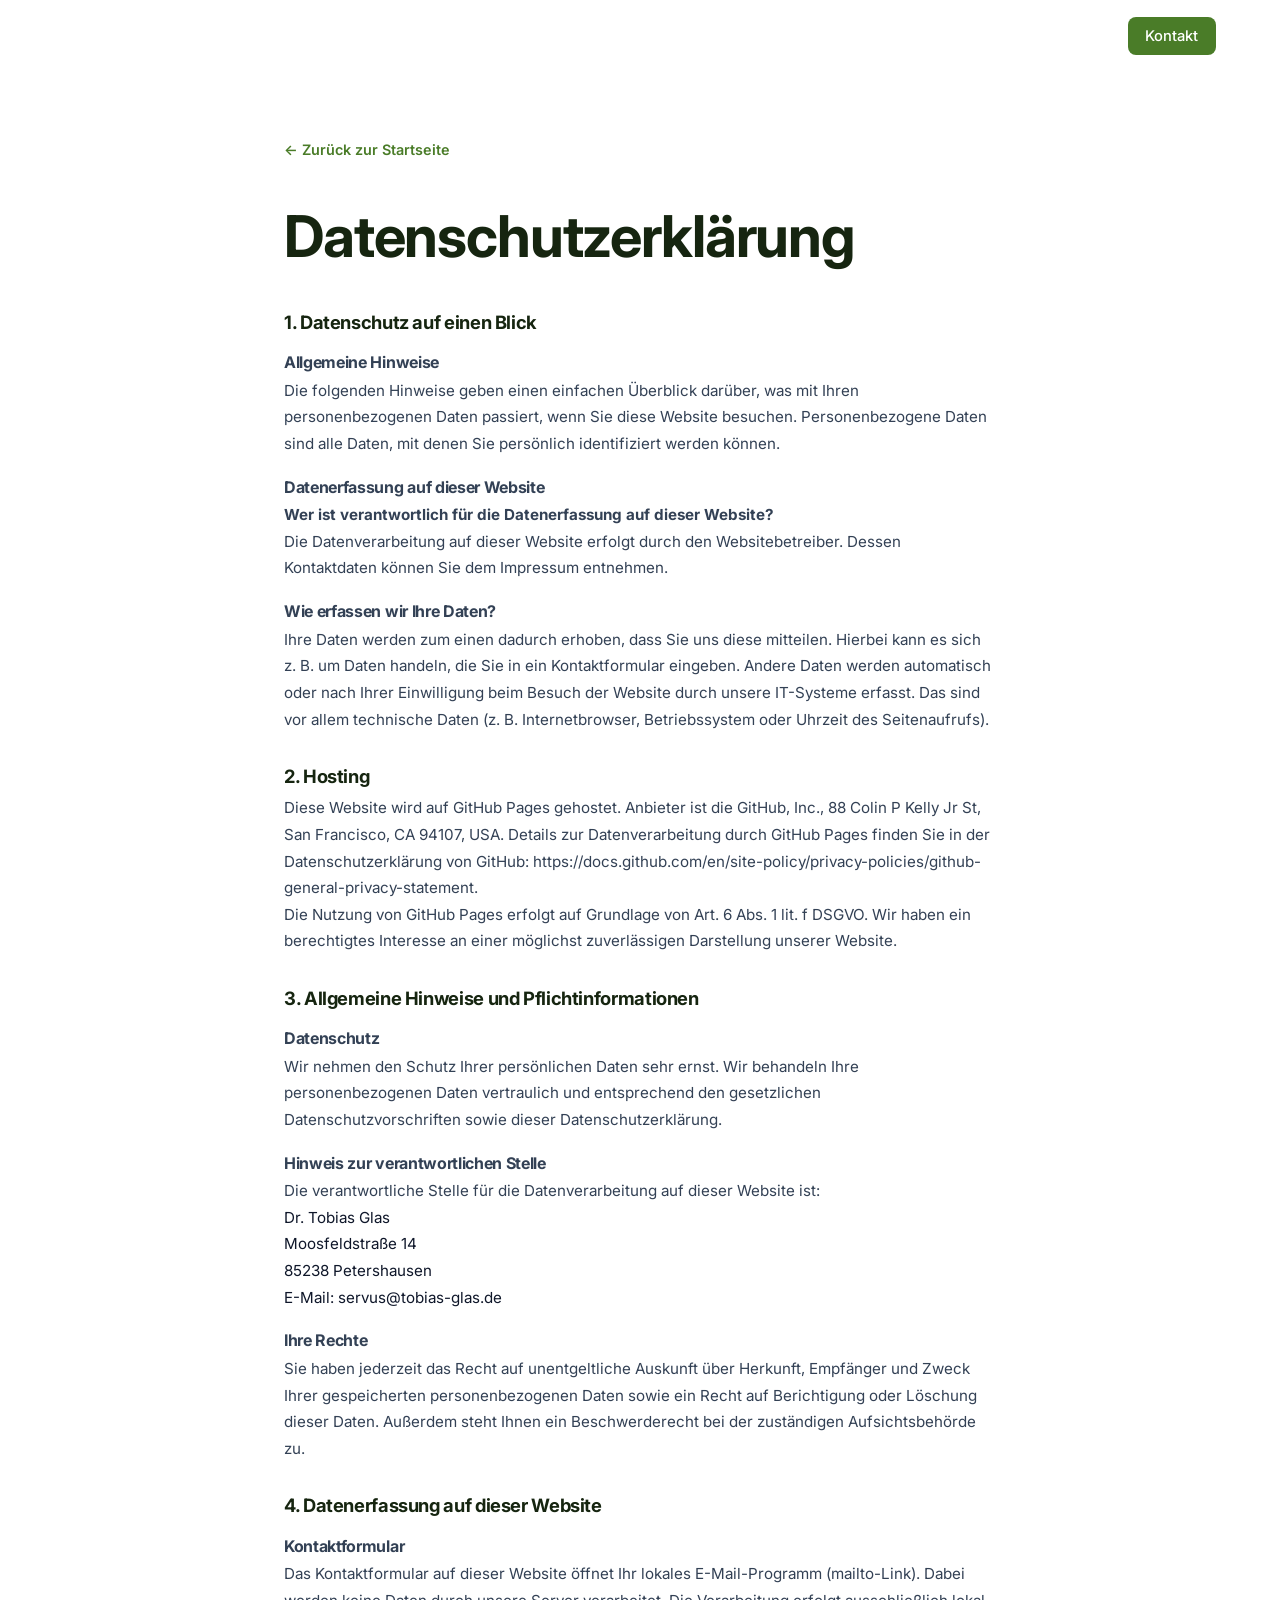
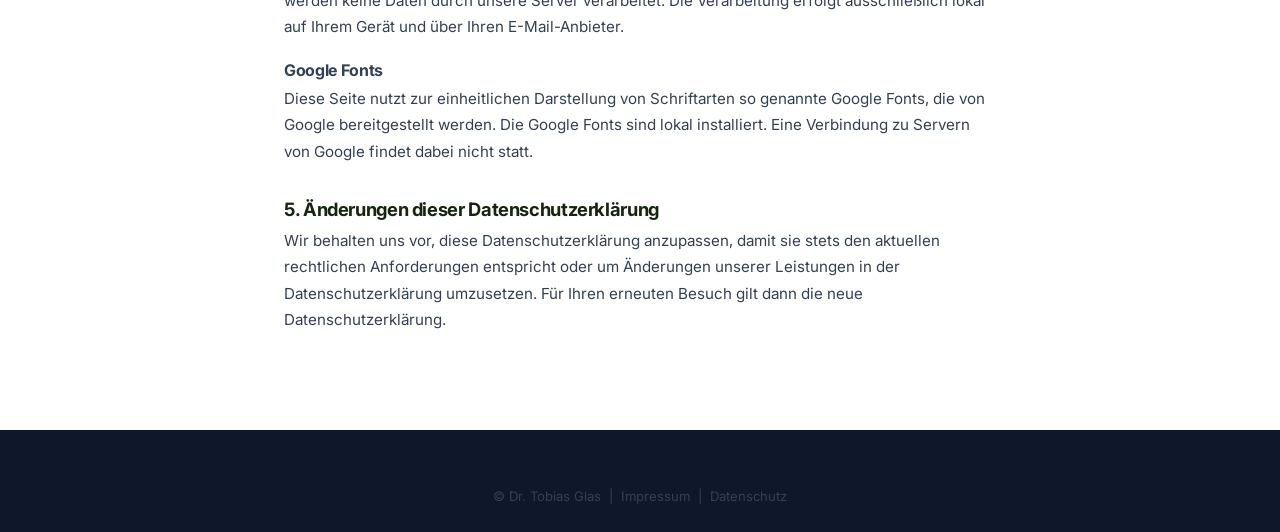
==== datenschutz.html @ 6c757b9f "first commit" ====
<!DOCTYPE html>
<html lang="de">
<head>
  <meta charset="UTF-8" />
  <meta name="viewport" content="width=device-width, initial-scale=1.0" />
  <title>Datenschutz – Dr. Tobias Glas</title>
  <link rel="preconnect" href="https://fonts.googleapis.com" />
  <link rel="preconnect" href="https://fonts.gstatic.com" crossorigin />
  <link href="https://fonts.googleapis.com/css2?family=Inter:wght@300;400;500;600;700;800&display=swap" rel="stylesheet" />
  <link rel="stylesheet" href="css/style.css" />
  <style>
    .legal-page { padding: calc(var(--nav-h) + 4rem) 0 6rem; min-height: 100dvh; }
    .legal-page h1 { color: var(--blue-dark); margin-bottom: 2.5rem; }
    .legal-page h2 { font-size: 1.15rem; color: var(--blue-dark); margin: 2rem 0 0.5rem; }
    .legal-page h3 { font-size: 1rem; color: var(--gray-700); margin: 1.25rem 0 0.35rem; }
    .legal-page p, .legal-page address, .legal-page li { font-size: 0.95rem; line-height: 1.75; }
    .legal-page ul { padding-left: 1.5rem; margin: 0.5rem 0; }
    .legal-back { display: inline-flex; align-items: center; gap: 0.4rem; font-size: 0.9rem; font-weight: 600; color: var(--blue-accent); margin-bottom: 2.5rem; }
    .legal-back:hover { gap: 0.7rem; }
  </style>
</head>
<body>

  <header id="header" class="scrolled">
    <nav class="nav-container">
      <a href="index.html" class="nav-logo">Dr. Tobias Glas</a>
      <ul class="nav-links" id="navLinks">
        <li><a href="index.html#ueber-mich">Über mich</a></li>
        <li><a href="index.html#themen">Meine Themen</a></li>
        <li><a href="index.html#werdegang">Werdegang</a></li>
        <li><a href="index.html#aktuelles">Aktuelles</a></li>
        <li><a href="index.html#kontakt" class="nav-cta">Kontakt</a></li>
      </ul>
    </nav>
  </header>

  <main class="legal-page">
    <div class="container" style="max-width: 760px;">
      <a href="index.html" class="legal-back">&larr; Zurück zur Startseite</a>
      <h1>Datenschutzerklärung</h1>

      <h2>1. Datenschutz auf einen Blick</h2>
      <h3>Allgemeine Hinweise</h3>
      <p>Die folgenden Hinweise geben einen einfachen Überblick darüber, was mit Ihren personenbezogenen Daten passiert, wenn Sie diese Website besuchen. Personenbezogene Daten sind alle Daten, mit denen Sie persönlich identifiziert werden können.</p>

      <h3>Datenerfassung auf dieser Website</h3>
      <p><strong>Wer ist verantwortlich für die Datenerfassung auf dieser Website?</strong><br />
      Die Datenverarbeitung auf dieser Website erfolgt durch den Websitebetreiber. Dessen Kontaktdaten können Sie dem <a href="impressum.html">Impressum</a> entnehmen.</p>

      <h3>Wie erfassen wir Ihre Daten?</h3>
      <p>Ihre Daten werden zum einen dadurch erhoben, dass Sie uns diese mitteilen. Hierbei kann es sich z. B. um Daten handeln, die Sie in ein Kontaktformular eingeben. Andere Daten werden automatisch oder nach Ihrer Einwilligung beim Besuch der Website durch unsere IT-Systeme erfasst. Das sind vor allem technische Daten (z. B. Internetbrowser, Betriebssystem oder Uhrzeit des Seitenaufrufs).</p>

      <h2>2. Hosting</h2>
      <p>Diese Website wird auf GitHub Pages gehostet. Anbieter ist die GitHub, Inc., 88 Colin P Kelly Jr St, San Francisco, CA 94107, USA. Details zur Datenverarbeitung durch GitHub Pages finden Sie in der Datenschutzerklärung von GitHub: <a href="https://docs.github.com/en/site-policy/privacy-policies/github-general-privacy-statement" target="_blank" rel="noopener">https://docs.github.com/en/site-policy/privacy-policies/github-general-privacy-statement</a>.</p>
      <p>Die Nutzung von GitHub Pages erfolgt auf Grundlage von Art. 6 Abs. 1 lit. f DSGVO. Wir haben ein berechtigtes Interesse an einer möglichst zuverlässigen Darstellung unserer Website.</p>

      <h2>3. Allgemeine Hinweise und Pflichtinformationen</h2>
      <h3>Datenschutz</h3>
      <p>Wir nehmen den Schutz Ihrer persönlichen Daten sehr ernst. Wir behandeln Ihre personenbezogenen Daten vertraulich und entsprechend den gesetzlichen Datenschutzvorschriften sowie dieser Datenschutzerklärung.</p>

      <h3>Hinweis zur verantwortlichen Stelle</h3>
      <p>Die verantwortliche Stelle für die Datenverarbeitung auf dieser Website ist:</p>
      <address>Dr. Tobias Glas<br />Moosfeldstraße 14<br />85238 Petershausen<br />E-Mail: <a href="mailto:servus@tobias-glas.de">servus@tobias-glas.de</a></address>

      <h3>Ihre Rechte</h3>
      <p>Sie haben jederzeit das Recht auf unentgeltliche Auskunft über Herkunft, Empfänger und Zweck Ihrer gespeicherten personenbezogenen Daten sowie ein Recht auf Berichtigung oder Löschung dieser Daten. Außerdem steht Ihnen ein Beschwerderecht bei der zuständigen Aufsichtsbehörde zu.</p>

      <h2>4. Datenerfassung auf dieser Website</h2>
      <h3>Kontaktformular</h3>
      <p>Das Kontaktformular auf dieser Website öffnet Ihr lokales E-Mail-Programm (mailto-Link). Dabei werden keine Daten durch unsere Server verarbeitet. Die Verarbeitung erfolgt ausschließlich lokal auf Ihrem Gerät und über Ihren E-Mail-Anbieter.</p>

      <h3>Google Fonts</h3>
      <p>Diese Seite nutzt zur einheitlichen Darstellung von Schriftarten so genannte Google Fonts, die von Google bereitgestellt werden. Die Google Fonts sind lokal installiert. Eine Verbindung zu Servern von Google findet dabei nicht statt.</p>

      <h2>5. Änderungen dieser Datenschutzerklärung</h2>
      <p>Wir behalten uns vor, diese Datenschutzerklärung anzupassen, damit sie stets den aktuellen rechtlichen Anforderungen entspricht oder um Änderungen unserer Leistungen in der Datenschutzerklärung umzusetzen. Für Ihren erneuten Besuch gilt dann die neue Datenschutzerklärung.</p>
    </div>
  </main>

  <footer class="footer">
    <div class="container">
      <div class="footer-bottom">
        <p>&copy; <span id="currentYear"></span> Dr. Tobias Glas &nbsp;|&nbsp; <a href="impressum.html">Impressum</a> &nbsp;|&nbsp; <a href="datenschutz.html">Datenschutz</a></p>
      </div>
    </div>
  </footer>

  <script src="js/main.js"></script>
</body>
</html>
---- css/style.css ----
/* =============================================
   DR. TOBIAS GLAS – POLITISCHE WEBSITE
   ============================================= */

/* ---------- RESET & VARIABLES ---------- */
*, *::before, *::after {
  box-sizing: border-box;
  margin: 0;
  padding: 0;
}

:root {
  --blue-dark:    #162510;
  --blue-mid:     #25461a;
  --blue-accent:  #4a7c28;
  --blue-light:   #d4e8b8;
  --gold:         #c9a84c;
  --white:        #ffffff;
  --gray-50:      #f8fafc;
  --gray-100:     #f1f5f9;
  --gray-300:     #cbd5e1;
  --gray-500:     #64748b;
  --gray-700:     #334155;
  --gray-900:     #0f172a;

  --font: 'Inter', system-ui, -apple-system, sans-serif;
  --nav-h: 72px;
  --max-w: 1200px;
  --radius: 8px;
  --radius-lg: 16px;
  --shadow: 0 4px 24px rgba(22,37,16,0.10);
  --shadow-lg: 0 12px 48px rgba(22,37,16,0.18);
  --transition: 0.25s ease;
}

html {
  scroll-behavior: smooth;
  font-size: 16px;
}

body {
  font-family: var(--font);
  color: var(--gray-900);
  background: var(--white);
  line-height: 1.65;
  -webkit-font-smoothing: antialiased;
}

img { display: block; max-width: 100%; }
address { font-style: normal; }
a { color: inherit; text-decoration: none; }

/* ---------- TYPOGRAPHY ---------- */
h1, h2, h3 { line-height: 1.2; font-weight: 700; letter-spacing: -0.02em; }
h1 { font-size: clamp(2.2rem, 5vw, 3.6rem); }
h2 { font-size: clamp(1.8rem, 3.5vw, 2.6rem); }
h3 { font-size: 1.15rem; }
p { color: var(--gray-700); }

.lead {
  font-size: 1.15rem;
  font-weight: 500;
  color: var(--gray-900);
  line-height: 1.55;
  margin-bottom: 1.2rem;
}

/* ---------- LAYOUT HELPERS ---------- */
.container {
  max-width: var(--max-w);
  margin: 0 auto;
  padding: 0 1.5rem;
}

.section { padding: 6rem 0; }
.section-white { background: var(--white); }
.section-light { background: var(--gray-50); }
.section-dark  { background: var(--blue-dark); color: var(--white); }

.section-header {
  text-align: center;
  margin-bottom: 4rem;
}
.section-header-light .section-title { color: var(--white); }
.section-header-light .section-intro { color: rgba(255,255,255,0.75); margin-top: 1rem; font-size: 1.05rem; }

.section-label {
  display: inline-block;
  font-size: 0.8rem;
  font-weight: 600;
  letter-spacing: 0.12em;
  text-transform: uppercase;
  color: var(--blue-accent);
  margin-bottom: 0.6rem;
}
.section-dark .section-label { color: var(--gold); }

.section-title { color: var(--blue-dark); }

/* ---------- BUTTONS ---------- */
.btn {
  display: inline-flex;
  align-items: center;
  gap: 0.4rem;
  padding: 0.8rem 1.8rem;
  border-radius: var(--radius);
  font-size: 0.95rem;
  font-weight: 600;
  cursor: pointer;
  transition: all var(--transition);
  border: 2px solid transparent;
  white-space: nowrap;
}

.btn-primary {
  background: var(--blue-accent);
  color: var(--white);
  border-color: var(--blue-accent);
}
.btn-primary:hover {
  background: var(--blue-mid);
  border-color: var(--blue-mid);
  transform: translateY(-2px);
  box-shadow: 0 6px 20px rgba(74,124,40,0.35);
}

.btn-outline {
  background: transparent;
  color: var(--white);
  border-color: rgba(255,255,255,0.6);
}
.btn-outline:hover {
  background: rgba(255,255,255,0.12);
  border-color: var(--white);
}

/* ---------- NAVIGATION ---------- */
#header {
  position: fixed;
  top: 0;
  left: 0;
  right: 0;
  z-index: 100;
  height: var(--nav-h);
  background: transparent;
  transition: background var(--transition), box-shadow var(--transition);
}

#header.scrolled {
  background: var(--blue-dark);
  box-shadow: 0 2px 20px rgba(22,37,16,0.25);
}

.nav-container {
  max-width: var(--max-w);
  margin: 0 auto;
  padding: 0 1.5rem;
  height: 100%;
  display: flex;
  align-items: center;
  justify-content: space-between;
  gap: 2rem;
}

.nav-logo {
  font-size: 1.05rem;
  font-weight: 700;
  color: var(--white);
  letter-spacing: -0.01em;
  flex-shrink: 0;
}

.nav-links {
  display: flex;
  align-items: center;
  gap: 0.25rem;
  list-style: none;
}

.nav-links a {
  display: block;
  padding: 0.45rem 0.85rem;
  font-size: 0.92rem;
  font-weight: 500;
  color: rgba(255,255,255,0.85);
  border-radius: var(--radius);
  transition: all var(--transition);
}
.nav-links a:hover,
.nav-links a.active { color: var(--white); background: rgba(255,255,255,0.1); }

.nav-cta {
  background: var(--blue-accent) !important;
  color: var(--white) !important;
  padding: 0.45rem 1.1rem !important;
}
.nav-cta:hover { background: #2d5a18 !important; }

.nav-toggle {
  display: none;
  flex-direction: column;
  justify-content: center;
  gap: 5px;
  width: 36px;
  height: 36px;
  background: none;
  border: none;
  cursor: pointer;
  padding: 4px;
}
.nav-toggle span {
  display: block;
  height: 2px;
  background: var(--white);
  border-radius: 2px;
  transition: all var(--transition);
}

/* ---------- HERO ---------- */
#heroCanvas {
  position: absolute;
  inset: 0;
  width: 100%;
  height: 100%;
  pointer-events: none;
  z-index: 0;
}

#hero { position: relative; }

.hero-image-wrapper {
  display: flex;
  justify-content: flex-start;
  order: 1;
  position: relative;
  z-index: 1;
}

.hero-photo {
  width: 100%;
  max-width: 440px;
  aspect-ratio: 3/4;
  object-fit: cover;
  border-radius: var(--radius-lg);
  box-shadow: var(--shadow-lg);
}

.hero-photo-placeholder {
  display: none;
  width: 100%;
  max-width: 440px;
  aspect-ratio: 3/4;
  background: rgba(255,255,255,0.08);
  border: 2px dashed rgba(255,255,255,0.25);
  border-radius: var(--radius-lg);
  align-items: center;
  justify-content: center;
  color: rgba(255,255,255,0.45);
  font-size: 0.9rem;
}

.hero-content { order: 2; }

.hero-content { order: 2; position: relative; z-index: 1; }

.hero-eyebrow {
  font-size: 0.8rem;
  font-weight: 600;
  letter-spacing: 0.14em;
  text-transform: uppercase;
  color: var(--gold);
  margin-bottom: 0.75rem;
}

.hero-name {
  color: var(--white);
  margin-bottom: 1rem;
}

.hero-tagline {
  font-size: 1.2rem;
  font-weight: 400;
  color: rgba(255,255,255,0.8);
  margin-bottom: 0.5rem;
}

.hero-subtitle {
  font-size: 0.95rem;
  color: rgba(255,255,255,0.5);
  margin-bottom: 2.5rem;
}

.hero-actions {
  display: flex;
  gap: 1rem;
  flex-wrap: wrap;
}

/* The section#hero IS the hero — override the .hero grid defaults */
#hero {
  background: linear-gradient(135deg, #0d1a09 0%, #172e10 50%, #2a2010 100%);
  display: grid;
  grid-template-columns: 1fr 1fr;
  align-items: center;
  gap: 4rem;
  min-height: 100dvh;
  padding: calc(var(--nav-h) + 3rem) max(1.5rem, calc((100% - var(--max-w)) / 2 + 1.5rem)) 4rem;
}

/* ---------- INNER PAGE HERO ---------- */
.page-hero {
  background: linear-gradient(135deg, #0d1a09 0%, #172e10 50%, #2a2010 100%);
  padding: calc(var(--nav-h) + 4rem) 0 4rem;
  text-align: center;
  color: var(--white);
}
.page-hero-label {
  font-size: 0.8rem;
  font-weight: 600;
  letter-spacing: 0.14em;
  text-transform: uppercase;
  color: var(--gold);
  margin-bottom: 0.75rem;
}
.page-hero h1 { color: var(--white); margin-bottom: 1rem; }
.page-hero p  { color: rgba(255,255,255,0.7); font-size: 1.05rem; max-width: 620px; margin: 0 auto; }

/* ---------- ABOUT ---------- */
.about-grid {
  display: grid;
  grid-template-columns: 1fr 1fr;
  gap: 4rem;
  align-items: start;
}

.about-text p { margin-bottom: 1rem; }

.about-cards {
  display: flex;
  flex-direction: column;
  gap: 1.25rem;
}

.about-card {
  background: var(--gray-50);
  border: 1px solid var(--gray-100);
  border-radius: var(--radius);
  padding: 1.4rem;
  display: flex;
  gap: 1rem;
  align-items: flex-start;
  transition: box-shadow var(--transition);
}
.about-card:hover { box-shadow: var(--shadow); }

.about-card-icon { font-size: 1.6rem; flex-shrink: 0; line-height: 1; }
.about-card h3 { font-size: 1rem; margin-bottom: 0.25rem; color: var(--blue-dark); }
.about-card p { font-size: 0.9rem; color: var(--gray-500); }

/* ---------- TOPICS ---------- */
.topics-grid {
  display: grid;
  grid-template-columns: repeat(3, 1fr);
  gap: 1.5rem;
}

.topic-card {
  background: var(--white);
  border: 1px solid var(--gray-100);
  border-radius: var(--radius-lg);
  padding: 2rem 1.5rem;
  transition: all var(--transition);
  position: relative;
  overflow: hidden;
}
.topic-card::before {
  content: '';
  position: absolute;
  top: 0; left: 0; right: 0;
  height: 3px;
  background: var(--blue-accent);
  transform: scaleX(0);
  transition: transform var(--transition);
}
.topic-card:hover { box-shadow: var(--shadow); transform: translateY(-4px); }
.topic-card:hover::before { transform: scaleX(1); }

.topic-icon { font-size: 2rem; margin-bottom: 1rem; }
.topic-card h3 { color: var(--blue-dark); margin-bottom: 0.75rem; }
.topic-card p { font-size: 0.9rem; line-height: 1.65; }

/* ---------- QUOTE ---------- */
.section-quote {
  background: var(--blue-accent);
  padding: 5rem 1.5rem;
}

blockquote {
  max-width: 860px;
  margin: 0 auto;
  text-align: center;
}

blockquote p {
  font-size: clamp(1.2rem, 2.5vw, 1.7rem);
  font-weight: 600;
  color: var(--white);
  line-height: 1.45;
  margin-bottom: 1.5rem;
}

blockquote cite {
  font-size: 0.95rem;
  color: rgba(255,255,255,0.7);
  font-style: normal;
  font-weight: 500;
  letter-spacing: 0.04em;
}

/* ---------- TIMELINE ---------- */
.timeline {
  position: relative;
  max-width: 760px;
  margin: 0 auto;
}

.timeline::before {
  content: '';
  position: absolute;
  left: 92px;
  top: 0; bottom: 0;
  width: 2px;
  background: var(--blue-light);
}

.timeline-item {
  display: grid;
  grid-template-columns: 104px 1fr;
  gap: 2rem;
  padding-bottom: 2.5rem;
  position: relative;
}

.timeline-item::after {
  content: '';
  position: absolute;
  left: 86px;
  top: 6px;
  width: 14px;
  height: 14px;
  background: var(--blue-accent);
  border: 3px solid var(--white);
  border-radius: 50%;
  box-shadow: 0 0 0 3px var(--blue-light);
}

.timeline-year {
  font-size: 0.85rem;
  font-weight: 700;
  color: var(--blue-accent);
  text-align: right;
  padding-top: 0.2rem;
  letter-spacing: 0.02em;
}

.timeline-content { padding-top: 0; }
.timeline-content h3 { color: var(--blue-dark); margin-bottom: 0.35rem; font-size: 1.05rem; }
.timeline-content p { font-size: 0.9rem; }

/* ---------- NEWS ---------- */
.news-grid {
  display: grid;
  grid-template-columns: repeat(3, 1fr);
  gap: 1.5rem;
}

.news-card {
  background: var(--white);
  border-radius: var(--radius-lg);
  overflow: hidden;
  box-shadow: var(--shadow);
  transition: transform var(--transition), box-shadow var(--transition);
  display: flex;
  flex-direction: column;
}
.news-card:hover { transform: translateY(-5px); box-shadow: var(--shadow-lg); }

.news-image-wrapper {
  position: relative;
  aspect-ratio: 16/9;
  background: var(--gray-100);
  overflow: hidden;
}
.news-image-wrapper img {
  width: 100%;
  height: 100%;
  object-fit: cover;
}
.news-image-placeholder {
  display: none;
  position: absolute;
  inset: 0;
  align-items: center;
  justify-content: center;
  background: var(--gray-100);
  color: var(--gray-500);
  font-size: 0.85rem;
}

.news-content { padding: 1.5rem; flex: 1; display: flex; flex-direction: column; }
.news-date { font-size: 0.78rem; font-weight: 600; color: var(--blue-accent); letter-spacing: 0.06em; margin-bottom: 0.5rem; }
.news-title { font-size: 1rem; color: var(--blue-dark); margin-bottom: 0.6rem; flex: 1; }
.news-excerpt { font-size: 0.88rem; color: var(--gray-500); line-height: 1.6; margin-bottom: 1rem; }
.news-link { font-size: 0.88rem; font-weight: 600; color: var(--blue-accent); transition: gap var(--transition); display: inline-flex; align-items: center; gap: 0.25rem; }
.news-link:hover { gap: 0.5rem; }

/* ---------- CONTACT ---------- */
.contact-grid {
  display: grid;
  grid-template-columns: 1fr 2fr;
  gap: 4rem;
  align-items: start;
}

.contact-info { display: flex; flex-direction: column; gap: 1.75rem; }

.contact-item {
  display: flex;
  gap: 1rem;
  align-items: flex-start;
}
.contact-icon { font-size: 1.4rem; flex-shrink: 0; }
.contact-label { font-size: 0.75rem; font-weight: 600; letter-spacing: 0.1em; text-transform: uppercase; color: rgba(255,255,255,0.5); margin-bottom: 0.15rem; }
.contact-item a, .contact-item address { color: var(--white); font-size: 0.95rem; line-height: 1.6; }
.contact-item a:hover { color: var(--gold); }

.social-links { display: flex; gap: 0.75rem; margin-top: 0.5rem; }
.social-link {
  display: flex;
  align-items: center;
  justify-content: center;
  width: 40px;
  height: 40px;
  border-radius: 50%;
  background: rgba(255,255,255,0.1);
  color: rgba(255,255,255,0.75);
  transition: all var(--transition);
}
.social-link svg { width: 18px; height: 18px; }
.social-link:hover { background: var(--blue-accent); color: var(--white); transform: translateY(-2px); }

/* Contact CTA */
.contact-cta {
  background: rgba(255,255,255,0.06);
  border: 1px solid rgba(255,255,255,0.12);
  border-radius: var(--radius-lg);
  padding: 2.5rem 2rem;
  display: flex;
  flex-direction: column;
  gap: 1rem;
  justify-content: center;
}
.contact-cta-intro {
  color: rgba(255,255,255,0.75);
  font-size: 1rem;
  line-height: 1.65;
  margin-bottom: 0.5rem;
}
.contact-cta-btn { width: fit-content; }

.form-note {
  font-size: 0.78rem;
  color: rgba(255,255,255,0.4);
  line-height: 1.5;
}
.form-note a { color: rgba(255,255,255,0.6); text-decoration: underline; }
.form-note a:hover { color: var(--white); }

/* ---------- FOOTER ---------- */
.footer {
  background: var(--gray-900);
  color: rgba(255,255,255,0.6);
  padding: 3.5rem 0 1.5rem;
}

.footer-grid {
  display: grid;
  grid-template-columns: 2fr 1fr 1fr;
  gap: 3rem;
  padding-bottom: 3rem;
  border-bottom: 1px solid rgba(255,255,255,0.08);
  margin-bottom: 1.5rem;
}

.footer-name { font-size: 1.1rem; font-weight: 700; color: var(--white); margin-bottom: 0.25rem; }
.footer-tagline { font-size: 0.85rem; }

.footer-links-title { font-size: 0.75rem; font-weight: 700; letter-spacing: 0.1em; text-transform: uppercase; color: rgba(255,255,255,0.4); margin-bottom: 0.85rem; }
.footer-links-group ul { list-style: none; display: flex; flex-direction: column; gap: 0.5rem; }
.footer-links-group a { font-size: 0.9rem; transition: color var(--transition); }
.footer-links-group a:hover { color: var(--white); }

.footer-bottom { text-align: center; font-size: 0.82rem; }

/* ---------- RESPONSIVE ---------- */
@media (max-width: 1024px) {
  .topics-grid { grid-template-columns: repeat(2, 1fr); }
  .about-grid { grid-template-columns: 1fr; gap: 2.5rem; }
  .about-cards { flex-direction: row; flex-wrap: wrap; }
  .about-card { flex: 1 1 260px; }
}

@media (max-width: 768px) {
  .nav-links {
    display: none;
    position: fixed;
    inset: var(--nav-h) 0 0;
    background: var(--blue-dark);
    flex-direction: column;
    align-items: center;
    justify-content: center;
    gap: 0.5rem;
    z-index: 99;
  }
  .nav-links.open { display: flex; }
  .nav-links a { font-size: 1.1rem; padding: 0.7rem 1.5rem; }
  .nav-toggle { display: flex; }

  #hero {
    grid-template-columns: 1fr;
    text-align: center;
    gap: 2rem;
    padding-top: calc(var(--nav-h) + 2rem);
    padding-left: 1.5rem;
    padding-right: 1.5rem;
  }
  .hero-image-wrapper { order: 1; }
  .hero-content { order: 2; }
  .hero-photo, .hero-photo-placeholder { max-width: 280px; }
  .hero-actions { justify-content: center; }

  .topics-grid { grid-template-columns: 1fr; }
  .news-grid { grid-template-columns: 1fr; }
  .contact-grid { grid-template-columns: 1fr; gap: 2.5rem; }
  .form-row { grid-template-columns: 1fr; }
  .footer-grid { grid-template-columns: 1fr; gap: 2rem; }

  .timeline::before { left: 70px; }
  .timeline-item { grid-template-columns: 80px 1fr; }
  .timeline-item::after { left: 64px; }
}

@media (max-width: 480px) {
  .section { padding: 4rem 0; }
  .hero-photo, .hero-photo-placeholder { max-width: 220px; }
  .about-card { flex: 1 1 100%; }
}

/* ---------- MANDATE & FUNKTIONEN ---------- */
.mandates-grid {
  display: grid;
  grid-template-columns: repeat(3, 1fr);
  gap: 1.5rem;
}

.mandate-card {
  background: rgba(74,124,40,0.05);
  border: 1px solid rgba(74,124,40,0.18);
  border-radius: var(--radius-lg);
  padding: 2rem 1.5rem;
  display: flex;
  flex-direction: column;
  gap: 0.5rem;
  position: relative;
  overflow: hidden;
  transition: all var(--transition);
}
.mandate-card::before {
  content: '';
  position: absolute;
  top: 0; left: 0; right: 0;
  height: 3px;
  background: var(--blue-accent);
}
.mandate-card:hover {
  box-shadow: var(--shadow);
  transform: translateY(-4px);
}

.mandate-icon {
  font-size: 2rem;
  margin-bottom: 0.5rem;
  line-height: 1;
}
.mandate-title {
  color: var(--blue-dark);
  font-size: 1rem;
  font-weight: 600;
  line-height: 1.4;
  flex: 1;
}
.mandate-since {
  font-size: 0.78rem;
  font-weight: 700;
  color: var(--blue-accent);
  letter-spacing: 0.08em;
  text-transform: uppercase;
  margin-top: 0.75rem;
}

@media (max-width: 1024px) {
  .mandates-grid { grid-template-columns: repeat(2, 1fr); }
}
@media (max-width: 600px) {
  .mandates-grid { grid-template-columns: 1fr; }
}
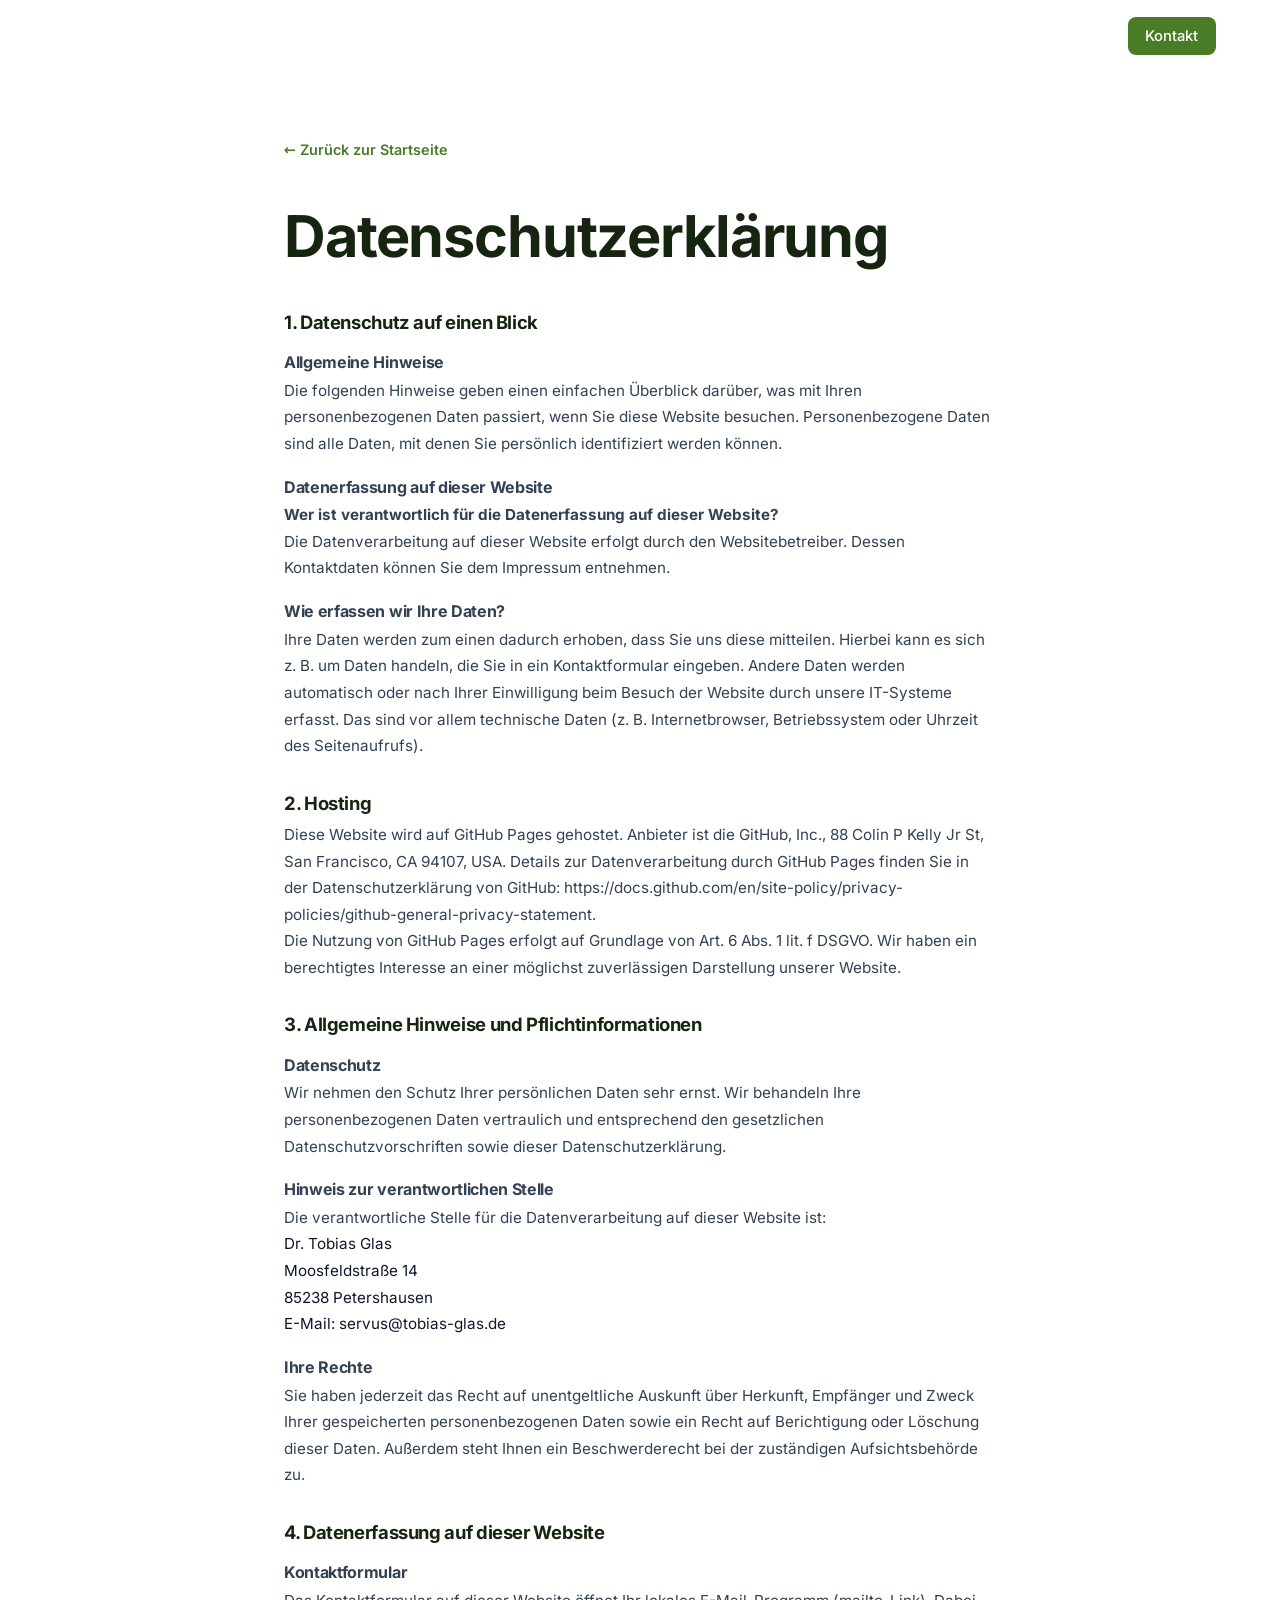
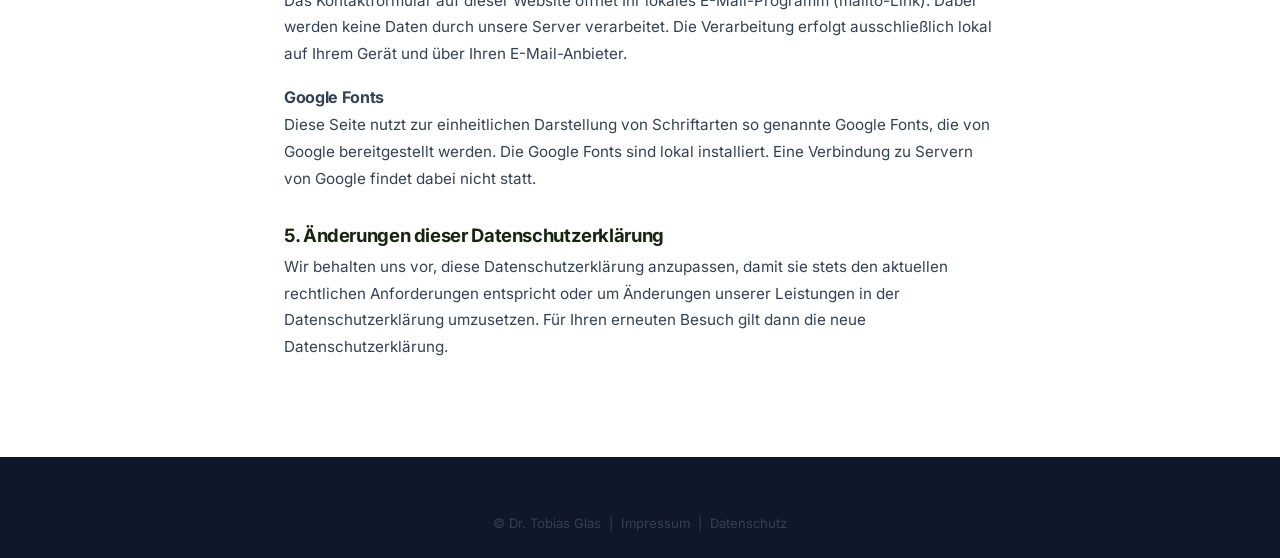
==== commit 549bc06e: "Refactor code structure for improved readability and maintainability" ====
--- a/datenschutz.html
+++ b/datenschutz.html
@@ -4,9 +4,6 @@
   <meta charset="UTF-8" />
   <meta name="viewport" content="width=device-width, initial-scale=1.0" />
   <title>Datenschutz – Dr. Tobias Glas</title>
-  <link rel="preconnect" href="https://fonts.googleapis.com" />
-  <link rel="preconnect" href="https://fonts.gstatic.com" crossorigin />
-  <link href="https://fonts.googleapis.com/css2?family=Inter:wght@300;400;500;600;700;800&display=swap" rel="stylesheet" />
   <link rel="stylesheet" href="css/style.css" />
   <style>
     .legal-page { padding: calc(var(--nav-h) + 4rem) 0 6rem; min-height: 100dvh; }
@@ -28,7 +25,7 @@
         <li><a href="index.html#ueber-mich">Über mich</a></li>
         <li><a href="index.html#themen">Meine Themen</a></li>
         <li><a href="index.html#werdegang">Werdegang</a></li>
-        <li><a href="index.html#aktuelles">Aktuelles</a></li>
+        <li><a href="neuigkeiten.html">Aktuelles</a></li>
         <li><a href="index.html#kontakt" class="nav-cta">Kontakt</a></li>
       </ul>
     </nav>
--- a/css/style.css
+++ b/css/style.css
@@ -1,6 +1,17 @@
 /* =============================================
    DR. TOBIAS GLAS – POLITISCHE WEBSITE
    ============================================= */
+
+/* ---------- FONTS ---------- */
+@font-face { font-display: swap; font-family: 'Inter'; font-style: normal; font-weight: 100; src: url('../fonts/inter-v20-latin-100.woff2') format('woff2'); }
+@font-face { font-display: swap; font-family: 'Inter'; font-style: normal; font-weight: 200; src: url('../fonts/inter-v20-latin-200.woff2') format('woff2'); }
+@font-face { font-display: swap; font-family: 'Inter'; font-style: normal; font-weight: 300; src: url('../fonts/inter-v20-latin-300.woff2') format('woff2'); }
+@font-face { font-display: swap; font-family: 'Inter'; font-style: normal; font-weight: 400; src: url('../fonts/inter-v20-latin-regular.woff2') format('woff2'); }
+@font-face { font-display: swap; font-family: 'Inter'; font-style: normal; font-weight: 500; src: url('../fonts/inter-v20-latin-500.woff2') format('woff2'); }
+@font-face { font-display: swap; font-family: 'Inter'; font-style: normal; font-weight: 600; src: url('../fonts/inter-v20-latin-600.woff2') format('woff2'); }
+@font-face { font-display: swap; font-family: 'Inter'; font-style: normal; font-weight: 700; src: url('../fonts/inter-v20-latin-700.woff2') format('woff2'); }
+@font-face { font-display: swap; font-family: 'Inter'; font-style: normal; font-weight: 800; src: url('../fonts/inter-v20-latin-800.woff2') format('woff2'); }
+@font-face { font-display: swap; font-family: 'Inter'; font-style: normal; font-weight: 900; src: url('../fonts/inter-v20-latin-900.woff2') format('woff2'); }
 
 /* ---------- RESET & VARIABLES ---------- */
 *, *::before, *::after {
@@ -296,6 +307,15 @@
   flex-wrap: wrap;
 }
 
+.hero-contact-link {
+  display: inline-block;
+  margin-top: 0.75rem;
+  font-size: 0.9rem;
+  color: rgba(255,255,255,0.6);
+  transition: color var(--transition);
+}
+.hero-contact-link:hover { color: var(--white); }
+
 /* The section#hero IS the hero — override the .hero grid defaults */
 #hero {
   background: linear-gradient(135deg, #0d1a09 0%, #172e10 50%, #2a2010 100%);
@@ -460,6 +480,7 @@
   color: var(--blue-accent);
   text-align: right;
   padding-top: 0.2rem;
+  padding-right: 1.5rem;
   letter-spacing: 0.02em;
 }
 
@@ -548,6 +569,14 @@
 }
 .social-link svg { width: 18px; height: 18px; }
 .social-link:hover { background: var(--blue-accent); color: var(--white); transform: translateY(-2px); }
+
+.social-link--instagram {
+  width: 52px;
+  height: 52px;
+  background: rgba(255,255,255,0.15);
+  color: var(--white);
+}
+.social-link--instagram svg { width: 24px; height: 24px; }
 
 /* Contact CTA */
 .contact-cta {
